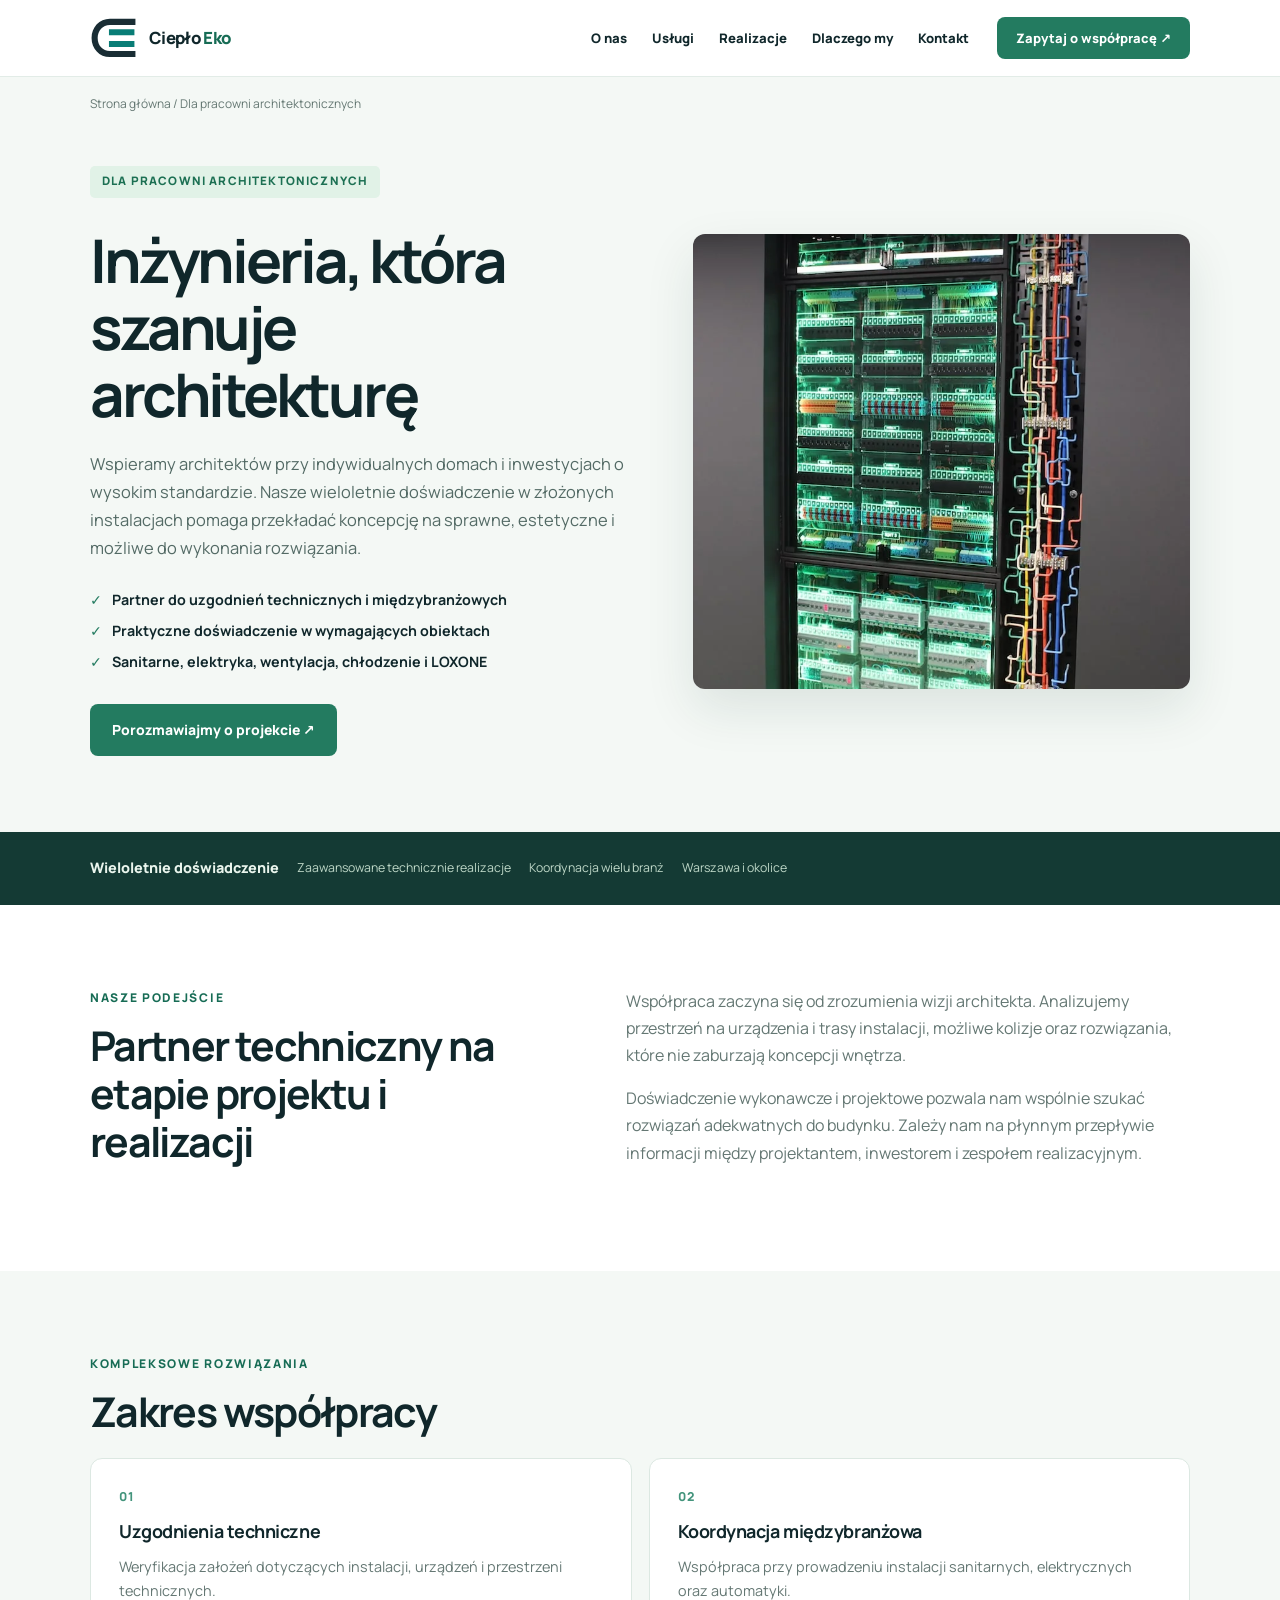
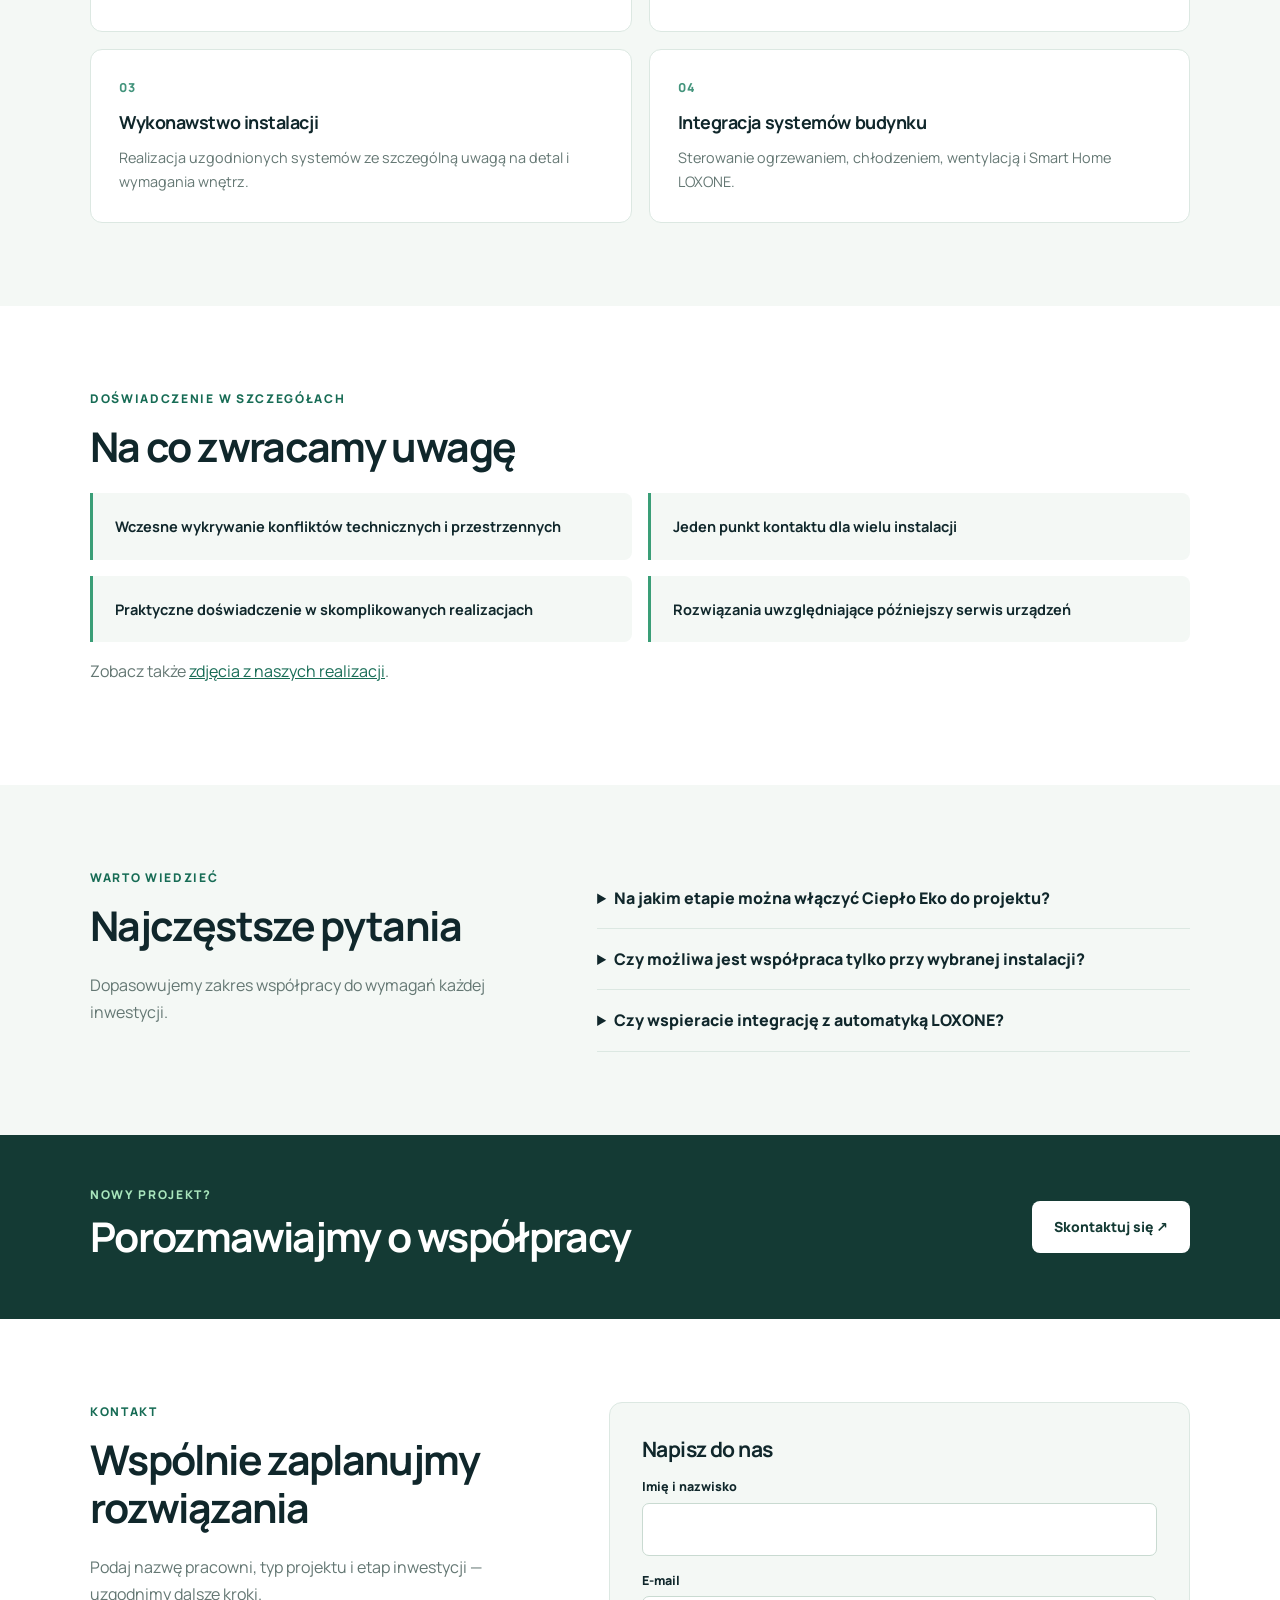
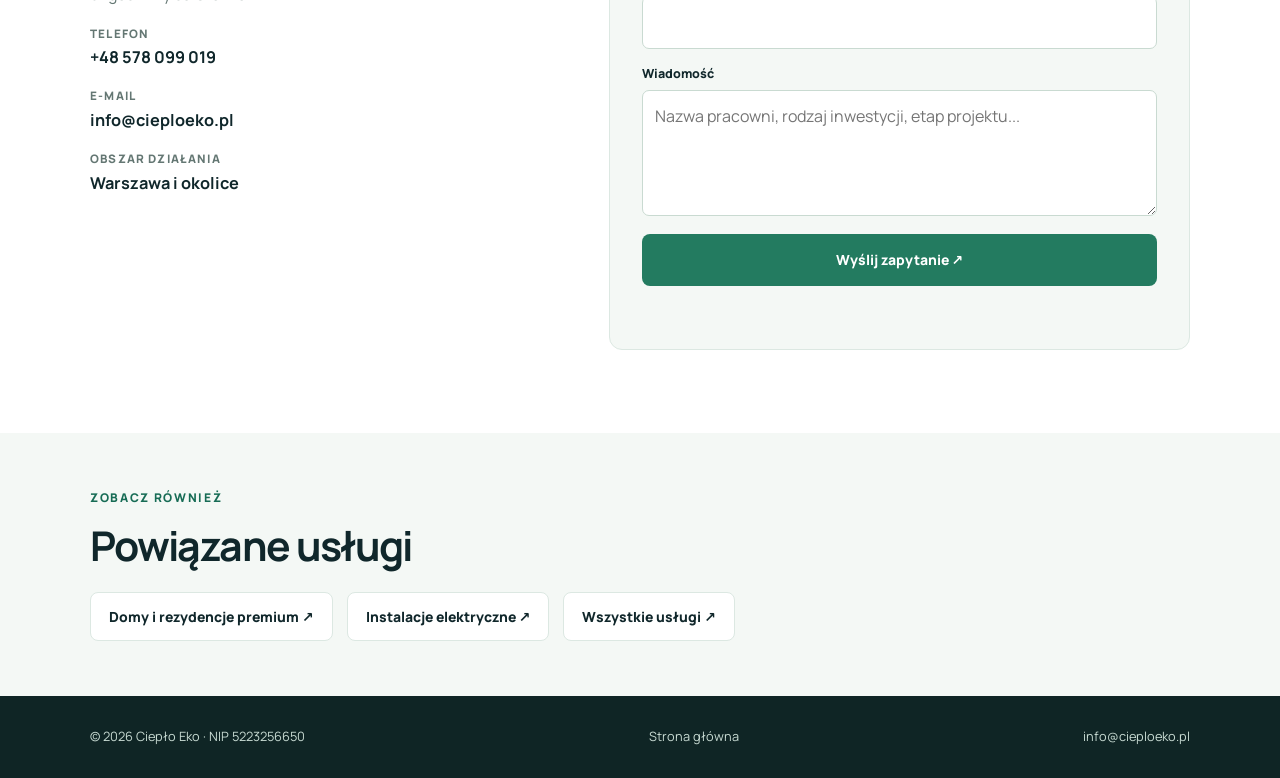
==== dla-architektow/index.html @ be74d7d4 "Add premium marketing landing page: dla-architektow" ====
<!DOCTYPE html>
<html lang="pl"><head>
<meta charset="UTF-8"><meta name="viewport" content="width=device-width, initial-scale=1"><meta name="theme-color" content="#143a34">
<title>Współpraca z architektami | Instalacje techniczne – Ciepło Eko Warszawa</title><meta name="description" content="Partner techniczny dla pracowni architektonicznych: instalacje sanitarne, elektryczne i automatyka w domach premium. Wieloletnie doświadczenie. Warszawa."><link rel="canonical" href="https://cieploeko.pl/dla-architektow/">
<meta property="og:type" content="website"><meta property="og:locale" content="pl_PL"><meta property="og:title" content="Współpraca z architektami | Instalacje techniczne – Ciepło Eko Warszawa"><meta property="og:description" content="Partner techniczny dla pracowni architektonicznych: instalacje sanitarne, elektryczne i automatyka w domach premium. Wieloletnie doświadczenie. Warszawa."><meta property="og:url" content="https://cieploeko.pl/dla-architektow/"><meta property="og:image" content="https://cieploeko.pl/assets/projects/automatyka-szafa-04.webp">
<link rel="icon" type="image/svg+xml" href="../assets/logo-new.svg"><link rel="apple-touch-icon" sizes="180x180" href="../assets/favicon-new-180.png">
<link rel="preconnect" href="https://fonts.googleapis.com"><link rel="preconnect" href="https://fonts.gstatic.com" crossorigin>
<link href="https://fonts.googleapis.com/css2?family=Manrope:wght@400;500;600;700;800&display=swap" rel="stylesheet">
<link rel="stylesheet" href="../assets/service-pages.css">
<style>.special-band{background:#143a34;color:#eaf5ed;padding:24px 0}.special-band .wrap{display:flex;align-items:center;gap:18px;flex-wrap:wrap}.special-band span{font-size:.9rem;font-weight:800}.special-band small{color:#bed7c7;font-size:.77rem}.hero .hero-photo{object-position:center}.audience{display:inline-block;background:#e1f2e7;color:#1c7053;padding:6px 12px;border-radius:5px;font-size:.73rem;font-weight:800;text-transform:uppercase;letter-spacing:.1em;margin-bottom:15px}.related a{transition:border-color .2s}</style>
<script type="application/ld+json">{"@context":"https://schema.org","@type":"WebPage","name":"Współpraca z architektami | Instalacje techniczne – Ciepło Eko Warszawa","url":"https://cieploeko.pl/dla-architektow/","about":{"@type":"Service","name":"Dla pracowni architektonicznych","provider":{"@type":"Organization","name":"Ciepło Eko","url":"https://cieploeko.pl/"}}}</script>
</head><body>
<header class="header"><div class="wrap"><a class="logo" href="../"><img src="../assets/logo-new.svg" alt="Ciepło Eko" width="47" height="47"><span>Ciepło <em>Eko</em></span></a>
<nav class="nav" aria-label="Menu główne"><a href="../#o-nas">O nas</a><a href="../#uslugi">Usługi</a><a href="../#realizacje">Realizacje</a><a href="../#why">Dlaczego my</a><a href="#kontakt">Kontakt</a></nav><a class="nav-cta" href="#kontakt">Zapytaj o współpracę ↗</a>
<button class="menu-toggle" type="button" aria-label="Otwórz menu" aria-expanded="false">☰</button></div></header>
<main><section class="hero"><div class="wrap"><nav class="crumb" aria-label="Ścieżka nawigacji"><a href="../">Strona główna</a> / Dla pracowni architektonicznych</nav>
<div class="hero-grid"><div><span class="audience">Dla pracowni architektonicznych</span><h1>Inżynieria, która szanuje architekturę</h1><p class="lead">Wspieramy architektów przy indywidualnych domach i inwestycjach o wysokim standardzie. Nasze wieloletnie doświadczenie w złożonych instalacjach pomaga przekładać koncepcję na sprawne, estetyczne i możliwe do wykonania rozwiązania.</p><ul class="check-list"><li>Partner do uzgodnień technicznych i międzybranżowych</li><li>Praktyczne doświadczenie w wymagających obiektach</li><li>Sanitarne, elektryka, wentylacja, chłodzenie i LOXONE</li></ul><a class="button" href="#kontakt">Porozmawiajmy o projekcie ↗</a></div>
<img class="hero-photo" src="../assets/projects/automatyka-szafa-04.webp" alt="Zaawansowana instalacja automatyki budynkowej" fetchpriority="high"></div></div></section>
<div class="special-band"><div class="wrap"><span>Wieloletnie doświadczenie</span><small>Zaawansowane technicznie realizacje</small><small>Koordynacja wielu branż</small><small>Warszawa i okolice</small></div></div>
<section class="section"><div class="wrap intro-grid"><div><span class="eyebrow">Nasze podejście</span><h2>Partner techniczny na etapie projektu i realizacji</h2></div><div><p>Współpraca zaczyna się od zrozumienia wizji architekta. Analizujemy przestrzeń na urządzenia i trasy instalacji, możliwe kolizje oraz rozwiązania, które nie zaburzają koncepcji wnętrza.</p><p>Doświadczenie wykonawcze i projektowe pozwala nam wspólnie szukać rozwiązań adekwatnych do budynku. Zależy nam na płynnym przepływie informacji między projektantem, inwestorem i zespołem realizacyjnym.</p></div></div></section>
<section class="section section-soft"><div class="wrap"><span class="eyebrow">Kompleksowe rozwiązania</span><h2>Zakres współpracy</h2><div class="feature-grid"><article class="feature"><span class="num">01</span><h3>Uzgodnienia techniczne</h3><p>Weryfikacja założeń dotyczących instalacji, urządzeń i przestrzeni technicznych.</p></article><article class="feature"><span class="num">02</span><h3>Koordynacja międzybranżowa</h3><p>Współpraca przy prowadzeniu instalacji sanitarnych, elektrycznych oraz automatyki.</p></article><article class="feature"><span class="num">03</span><h3>Wykonawstwo instalacji</h3><p>Realizacja uzgodnionych systemów ze szczególną uwagą na detal i wymagania wnętrz.</p></article><article class="feature"><span class="num">04</span><h3>Integracja systemów budynku</h3><p>Sterowanie ogrzewaniem, chłodzeniem, wentylacją i Smart Home LOXONE.</p></article></div></div></section>
<section class="section"><div class="wrap"><span class="eyebrow">Doświadczenie w szczegółach</span><h2>Na co zwracamy uwagę</h2><ul class="benefit-grid"><li>Wczesne wykrywanie konfliktów technicznych i przestrzennych</li><li>Jeden punkt kontaktu dla wielu instalacji</li><li>Praktyczne doświadczenie w skomplikowanych realizacjach</li><li>Rozwiązania uwzględniające późniejszy serwis urządzeń</li></ul><p class="text-muted">Zobacz także <a href="../#realizacje" style="color:#176c55;text-decoration:underline">zdjęcia z naszych realizacji</a>.</p></div></section>
<section class="section section-soft"><div class="wrap faq"><div><span class="eyebrow">Warto wiedzieć</span><h2>Najczęstsze pytania</h2><p class="text-muted">Dopasowujemy zakres współpracy do wymagań każdej inwestycji.</p></div><div><details><summary>Na jakim etapie można włączyć Ciepło Eko do projektu?</summary><p>Najlepiej na etapie koncepcji technicznej lub koordynacji branż, ale możemy także przeanalizować inwestycję przed rozpoczęciem prac wykonawczych.</p></details><details><summary>Czy możliwa jest współpraca tylko przy wybranej instalacji?</summary><p>Tak. Zakres uzgadniamy z pracownią i inwestorem; może obejmować pojedyncze instalacje albo szerszą koordynację.</p></details><details><summary>Czy wspieracie integrację z automatyką LOXONE?</summary><p>Tak, działamy jako autoryzowany instalator LOXONE. Integrację dobieramy do możliwości urządzeń i założeń projektu.</p></details></div></div></section>
<section class="cta-band"><div class="wrap"><div><span class="eyebrow">Nowy projekt?</span><h2>Porozmawiajmy o współpracy</h2></div><a class="button button-light" href="#kontakt">Skontaktuj się ↗</a></div></section>
<section class="section" id="kontakt"><div class="wrap contact"><div><span class="eyebrow">Kontakt</span><h2>Wspólnie zaplanujmy rozwiązania</h2><p class="text-muted">Podaj nazwę pracowni, typ projektu i etap inwestycji — uzgodnimy dalsze kroki.</p><div class="contact-list">
<div><small>Telefon</small><a href="tel:+48578099019"><strong>+48 578 099 019</strong></a></div><div><small>E-mail</small><a href="mailto:info@cieploeko.pl"><strong>info@cieploeko.pl</strong></a></div><div><small>Obszar działania</small><strong>Warszawa i okolice</strong></div>
</div></div><form id="service-contact" class="form" action="https://formspree.io/f/mandaqza" method="POST"><h3>Napisz do nas</h3>
<input type="hidden" name="service" value="Dla pracowni architektonicznych">
<label for="name">Imię i nazwisko</label><input id="name" name="name" required autocomplete="name" maxlength="120">
<label for="email">E-mail</label><input id="email" name="email" type="email" required autocomplete="email" maxlength="160">
<label for="message">Wiadomość</label><textarea id="message" name="message" required maxlength="5000" placeholder="Nazwa pracowni, rodzaj inwestycji, etap projektu..."></textarea>
<input type="text" name="_gotcha" autocomplete="off" tabindex="-1" aria-hidden="true" style="position:absolute;left:-9999px;width:1px;height:1px">
<button class="button" type="submit">Wyślij zapytanie ↗</button><p class="form-status" role="status" aria-live="polite"></p></form></div></section>
<section class="related"><div class="wrap"><span class="eyebrow">Zobacz również</span><h2>Powiązane usługi</h2><div class="related-links"><a href="../domy-rezydencje-premium/">Domy i rezydencje premium ↗</a><a href="../instalacje-elektryczne/">Instalacje elektryczne ↗</a><a href="../#uslugi">Wszystkie usługi ↗</a></div></div></section>
</main><footer><div class="wrap"><span>© <span data-year>2026</span> Ciepło Eko · NIP 5223256650</span><a href="../">Strona główna</a><a href="mailto:info@cieploeko.pl">info@cieploeko.pl</a></div></footer><script src="../assets/service-pages.js" defer></script>
</body></html>
---- assets/service-pages.css ----
:root{--ink:#10272b;--green:#176c55;--dark:#143a34;--soft:#f4f8f5;--stroke:#dce8e2;--muted:#647773}*,*::before,*::after{box-sizing:border-box}html{scroll-behavior:smooth;scroll-padding-top:90px}body{margin:0;font-family:Manrope,system-ui,-apple-system,BlinkMacSystemFont,"Segoe UI",sans-serif;color:var(--ink);line-height:1.7;-webkit-font-smoothing:antialiased}a{color:inherit;text-decoration:none}button,input,textarea{font:inherit}img{display:block;max-width:100%}:focus-visible{outline:3px solid #2a8e69;outline-offset:3px}.wrap{width:min(1100px,calc(100% - 40px));margin:auto}.header{position:sticky;top:0;z-index:30;background:#ffffffef;border-bottom:1px solid #e2ece7;backdrop-filter:blur(12px)}.header .wrap{display:flex;justify-content:space-between;align-items:center;gap:28px;min-height:76px}.logo{display:inline-flex;align-items:center;gap:12px;font-weight:800;font-size:1.05rem;letter-spacing:-.04em;white-space:nowrap}.logo img{width:47px;height:47px;object-fit:contain}.logo em{color:var(--green);font-style:normal}.nav{display:flex;align-items:center;gap:25px;margin-left:auto}.nav a{font-size:.82rem;font-weight:800}.nav a:hover{color:var(--green)}.nav-cta{display:inline-flex;align-items:center;justify-content:center;color:white;background:#237b60;padding:10px 19px;border-radius:8px;font-weight:800;font-size:.81rem;white-space:nowrap}.nav-cta:hover,.button:hover{background:#125a45}.menu-toggle{display:none;border:1px solid var(--stroke);border-radius:8px;background:white;padding:7px 13px;cursor:pointer;font-size:1.3rem}.crumb{padding:17px 0;font-size:.75rem;color:#657873}.crumb a:hover{text-decoration:underline}.hero{background:var(--soft);overflow:hidden}.hero-grid{display:grid;grid-template-columns:1.04fr .96fr;align-items:center;gap:65px;padding:35px 0 76px}.tag{font-size:.78rem;letter-spacing:.1em;color:var(--green);font-weight:800;text-transform:uppercase}.hero h1{font-size:clamp(2.25rem,4.7vw,4.3rem);line-height:1.11;letter-spacing:-.052em;margin:14px 0 22px}.lead{font-size:1.03rem;color:#536a65;margin:0 0 26px;max-width:560px}.check-list{list-style:none;padding:0;margin:0 0 30px;display:grid;gap:7px}.check-list li{font-weight:700;font-size:.89rem}.check-list li::before{content:"✓";color:#237b60;margin-right:10px}.button{display:inline-flex;align-items:center;justify-content:center;gap:10px;padding:13px 22px;border-radius:8px;background:#237b60;color:white;font-weight:800;font-size:.87rem;min-height:52px;transition:background .15s;cursor:pointer;border:0}.button-light{background:white;color:var(--dark)}.button-light:hover{background:#e3f2e9}.hero-photo{height:455px;object-fit:cover;width:100%;border-radius:12px;box-shadow:0 20px 50px #163a311b}.section{padding:83px 0}.eyebrow{display:block;text-transform:uppercase;letter-spacing:.14em;color:var(--green);font-size:.75rem;font-weight:800}h2{font-size:clamp(1.85rem,3.2vw,2.7rem);line-height:1.17;letter-spacing:-.04em;margin:14px 0 22px}h3{font-size:1.12rem;line-height:1.3;letter-spacing:-.025em;margin:0 0 12px}p{margin-top:0}.text-muted{color:var(--muted)}.intro-grid{display:grid;grid-template-columns:.9fr 1.1fr;gap:75px}.intro-grid p{color:var(--muted)}.section-soft{background:var(--soft)}.feature-grid{display:grid;grid-template-columns:repeat(2,1fr);gap:17px}.feature{padding:28px;background:white;border:1px solid var(--stroke);border-radius:12px}.feature .num{font-weight:800;color:#43947c;display:block;font-size:.77rem;letter-spacing:.09em;margin-bottom:12px}.feature p{font-size:.9rem;line-height:1.65;color:var(--muted);margin:0}.benefit-grid{display:grid;grid-template-columns:repeat(2,1fr);gap:16px;list-style:none;padding:0}.benefit-grid li{padding:21px 22px;border-left:3px solid #3a9e77;background:var(--soft);border-radius:0 8px 8px 0;font-weight:700;font-size:.91rem}.faq{display:grid;grid-template-columns:.86fr 1.14fr;gap:60px}.faq details{border-bottom:1px solid var(--stroke);padding:19px 0}.faq summary{cursor:pointer;font-weight:800;line-height:1.4}.faq details p{color:var(--muted);font-size:.91rem;margin:13px 0 0}.cta-band{background:var(--dark);color:white;padding:50px 0}.cta-band .wrap{display:flex;align-items:center;justify-content:space-between;gap:30px}.cta-band h2{max-width:650px;margin:8px 0;font-size:clamp(1.8rem,3.2vw,2.6rem)}.cta-band .eyebrow{color:#a8e5bc}.contact{display:grid;grid-template-columns:.88fr 1.12fr;gap:62px}.contact-list{display:grid;gap:15px}.contact-list small{display:block;font-size:.73rem;text-transform:uppercase;font-weight:800;letter-spacing:.1em;color:var(--muted)}.contact-list strong{font-size:1.02rem}.contact-list a:hover{color:var(--green)}.form{background:var(--soft);border:1px solid var(--stroke);padding:32px;border-radius:13px}.form h3{font-size:1.32rem}.form label{display:block;font-size:.78rem;font-weight:800;margin:14px 0 5px}.form input,.form textarea{display:block;width:100%;padding:12px;border-radius:7px;background:white;border:1px solid #c9dad1;outline:none}.form input:focus,.form textarea:focus{border-color:var(--green)}.form textarea{min-height:126px;resize:vertical}.form .button{width:100%;margin-top:18px}.form-status{margin:8px 0 0;font-size:.85rem;min-height:23px;color:var(--green)}.form-status.error{color:#a42e36}.related{background:var(--soft);padding:55px 0}.related-links{display:flex;gap:14px;flex-wrap:wrap}.related-links a{font-weight:800;padding:12px 18px;background:#fff;border:1px solid var(--stroke);border-radius:8px;font-size:.87rem}.related-links a:hover{border-color:var(--green)}footer{background:#0f2525;color:#c8dbd3;padding:30px 0;font-size:.8rem}footer .wrap{display:flex;justify-content:space-between;align-items:center;flex-wrap:wrap;gap:15px}footer a:hover{color:white}@media(max-width:900px){.nav{gap:12px}.hero-grid{gap:30px}.intro-grid,.faq,.contact{gap:32px}}@media(max-width:750px){.header .wrap{min-height:68px}.nav{display:none;position:absolute;top:68px;left:0;right:0;background:white;padding:13px 24px 20px;border-bottom:1px solid var(--stroke);flex-direction:column;align-items:stretch;gap:0;box-shadow:0 15px 25px #132b2523}.nav.open{display:flex}.nav a{padding:11px 0}.menu-toggle{display:block;margin-left:auto}.nav-cta{display:none}.hero-grid,.intro-grid,.faq,.contact{grid-template-columns:1fr}.hero-grid{padding:14px 0 56px}.hero-photo{height:315px;order:2}.section{padding:65px 0}.cta-band .wrap{flex-direction:column;align-items:flex-start}.feature-grid{grid-template-columns:1fr}}@media(max-width:500px){.wrap{width:calc(100% - 34px)}.hero h1{font-size:2.35rem}.feature{padding:21px}.benefit-grid{grid-template-columns:1fr}.form{padding:23px 18px}.logo img{width:42px;height:42px}.hero-photo{height:255px}}@media(prefers-reduced-motion:reduce){html{scroll-behavior:auto}}
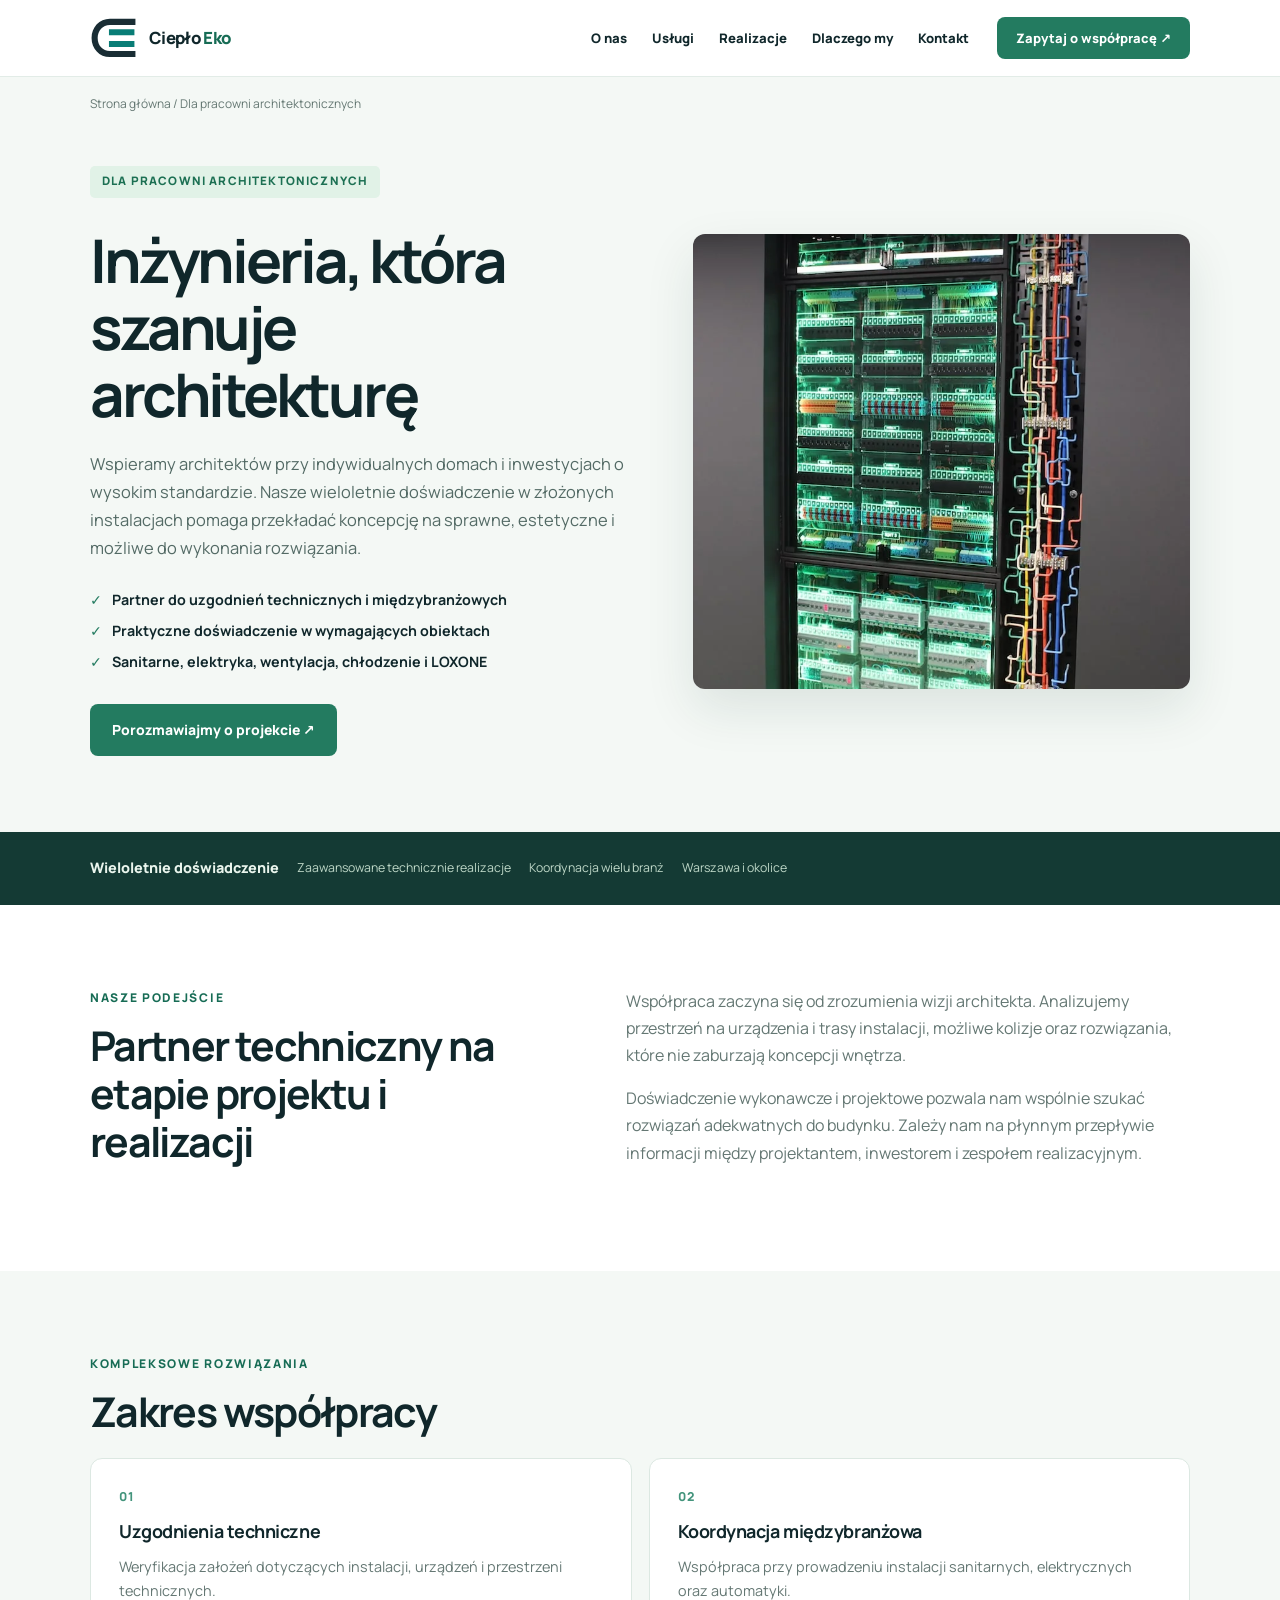
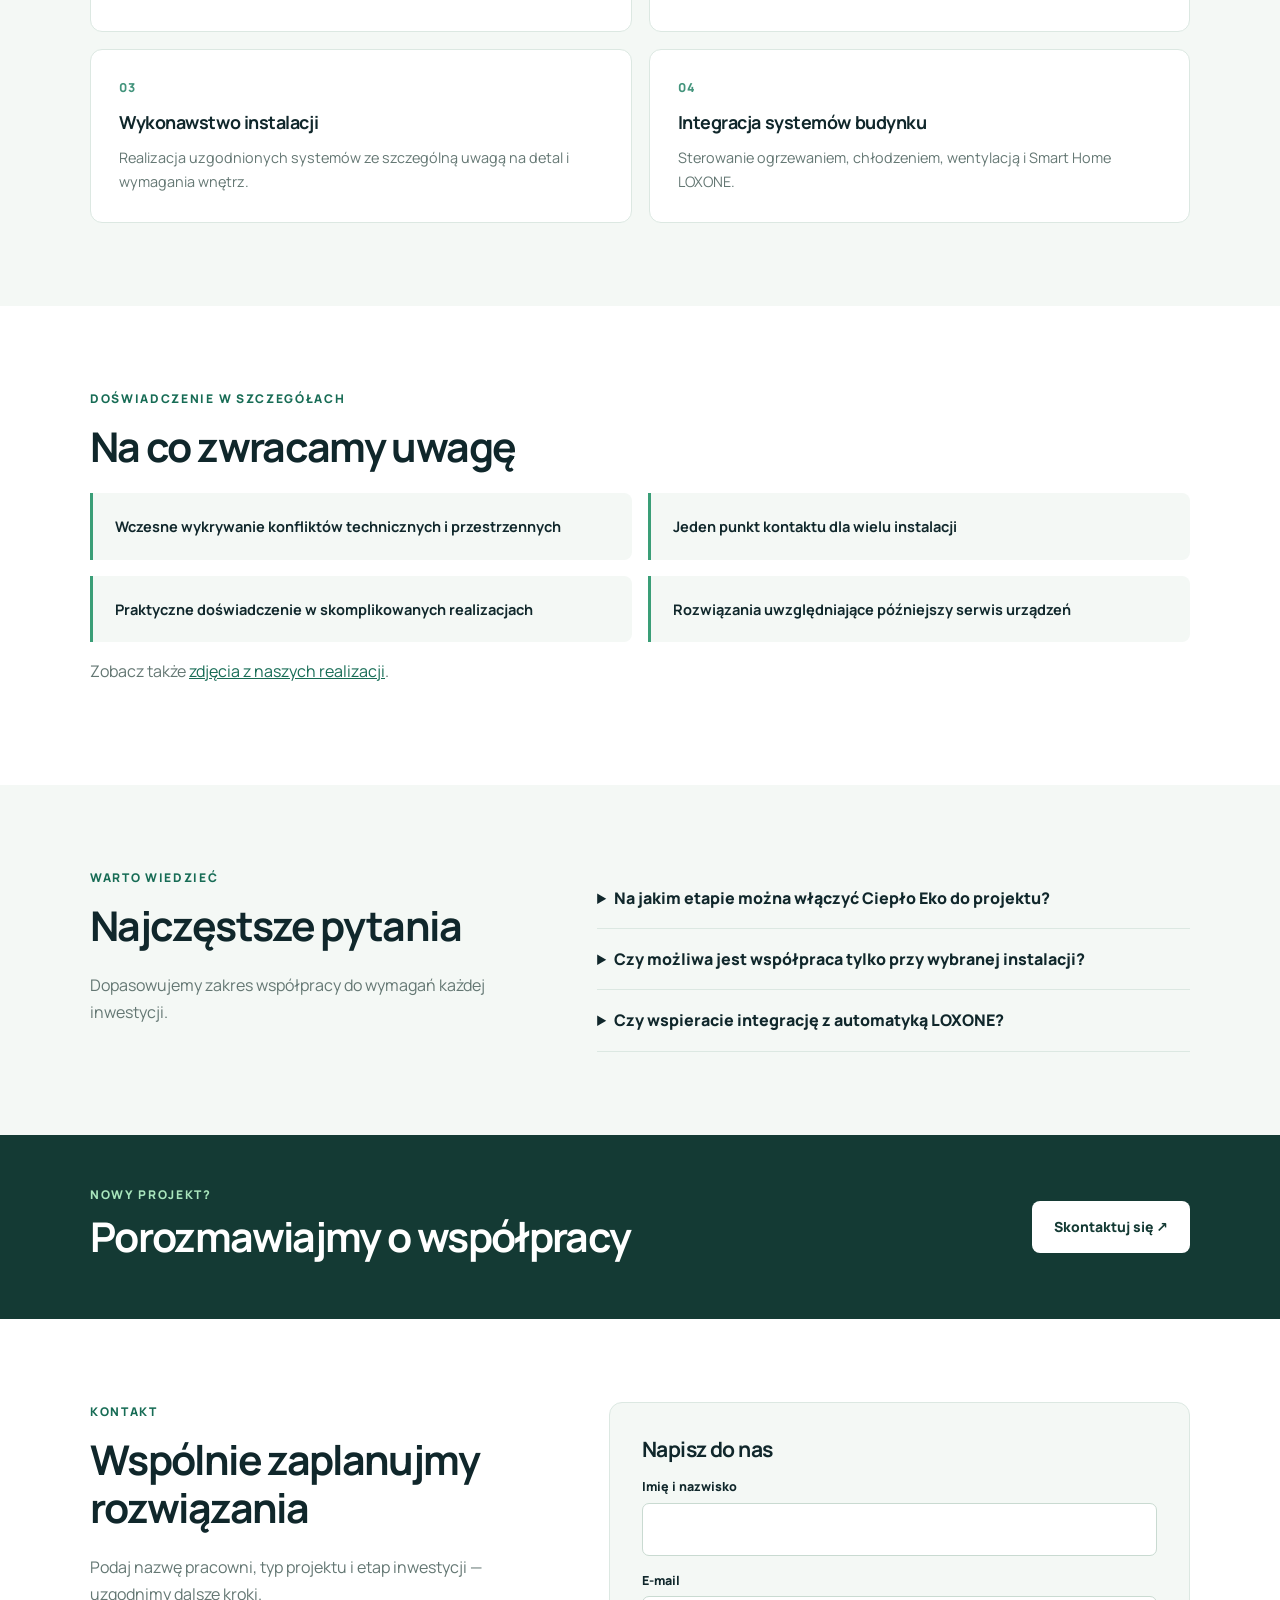
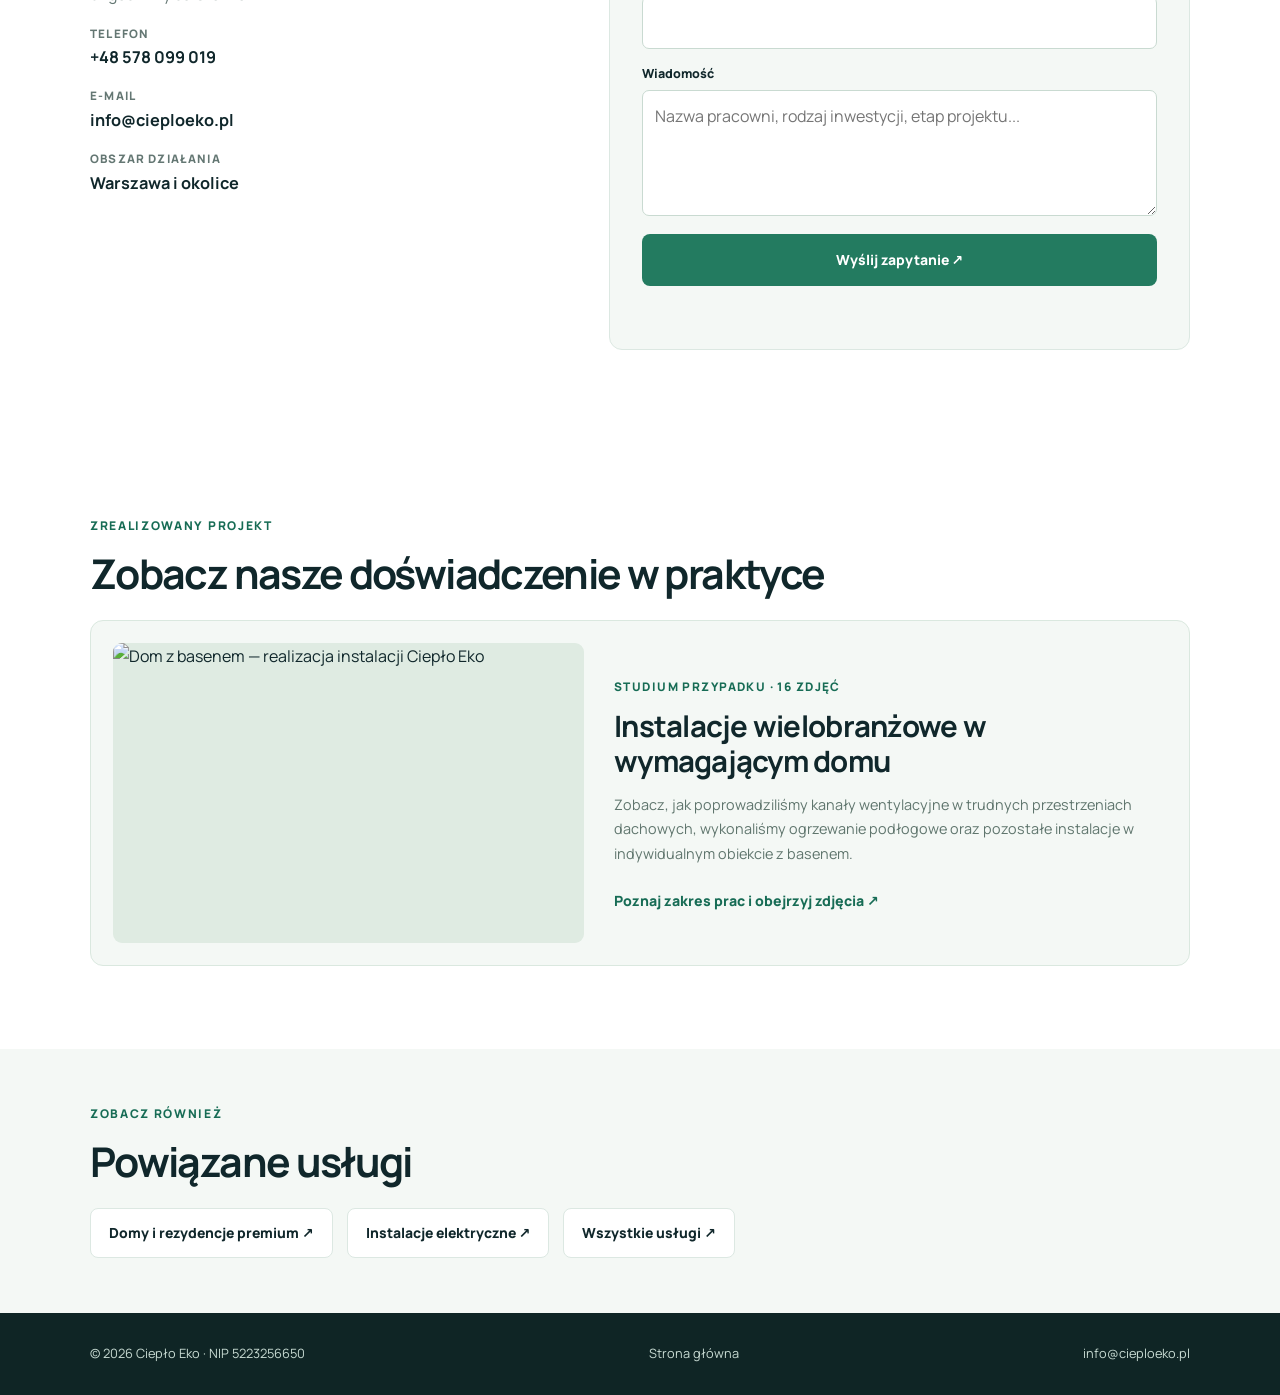
==== commit 61a8b031: "Add verified complex building portfolio proof to premium offer" ====
--- a/dla-architektow/index.html
+++ b/dla-architektow/index.html
@@ -31,6 +31,9 @@
 <label for="message">Wiadomość</label><textarea id="message" name="message" required maxlength="5000" placeholder="Nazwa pracowni, rodzaj inwestycji, etap projektu..."></textarea>
 <input type="text" name="_gotcha" autocomplete="off" tabindex="-1" aria-hidden="true" style="position:absolute;left:-9999px;width:1px;height:1px">
 <button class="button" type="submit">Wyślij zapytanie ↗</button><p class="form-status" role="status" aria-live="polite"></p></form></div></section>
+<section class="section" id="przyklad-realizacji"><div class="wrap"><span class="eyebrow">Zrealizowany projekt</span><h2>Zobacz nasze doświadczenie w praktyce</h2>
+<div class="case-proof"><img src="../assets/portfolio/rezydencja-kompleksowe-instalacje/rezydencja-zewnatrz-01.webp" alt="Dom z basenem — realizacja instalacji Ciepło Eko" loading="lazy">
+<div class="details"><span class="kicker">Studium przypadku · 16 zdjęć</span><h3>Instalacje wielobranżowe w wymagającym domu</h3><p>Zobacz, jak poprowadziliśmy kanały wentylacyjne w trudnych przestrzeniach dachowych, wykonaliśmy ogrzewanie podłogowe oraz pozostałe instalacje w indywidualnym obiekcie z basenem.</p><a href="../realizacje/rezydencja-instalacje-kompleksowe/">Poznaj zakres prac i obejrzyj zdjęcia ↗</a></div></div></div></section>
 <section class="related"><div class="wrap"><span class="eyebrow">Zobacz również</span><h2>Powiązane usługi</h2><div class="related-links"><a href="../domy-rezydencje-premium/">Domy i rezydencje premium ↗</a><a href="../instalacje-elektryczne/">Instalacje elektryczne ↗</a><a href="../#uslugi">Wszystkie usługi ↗</a></div></div></section>
 </main><footer><div class="wrap"><span>© <span data-year>2026</span> Ciepło Eko · NIP 5223256650</span><a href="../">Strona główna</a><a href="mailto:info@cieploeko.pl">info@cieploeko.pl</a></div></footer><script src="../assets/service-pages.js" defer></script>
 </body></html>
--- a/assets/service-pages.css
+++ b/assets/service-pages.css
@@ -1 +1,10 @@
-:root{--ink:#10272b;--green:#176c55;--dark:#143a34;--soft:#f4f8f5;--stroke:#dce8e2;--muted:#647773}*,*::before,*::after{box-sizing:border-box}html{scroll-behavior:smooth;scroll-padding-top:90px}body{margin:0;font-family:Manrope,system-ui,-apple-system,BlinkMacSystemFont,"Segoe UI",sans-serif;color:var(--ink);line-height:1.7;-webkit-font-smoothing:antialiased}a{color:inherit;text-decoration:none}button,input,textarea{font:inherit}img{display:block;max-width:100%}:focus-visible{outline:3px solid #2a8e69;outline-offset:3px}.wrap{width:min(1100px,calc(100% - 40px));margin:auto}.header{position:sticky;top:0;z-index:30;background:#ffffffef;border-bottom:1px solid #e2ece7;backdrop-filter:blur(12px)}.header .wrap{display:flex;justify-content:space-between;align-items:center;gap:28px;min-height:76px}.logo{display:inline-flex;align-items:center;gap:12px;font-weight:800;font-size:1.05rem;letter-spacing:-.04em;white-space:nowrap}.logo img{width:47px;height:47px;object-fit:contain}.logo em{color:var(--green);font-style:normal}.nav{display:flex;align-items:center;gap:25px;margin-left:auto}.nav a{font-size:.82rem;font-weight:800}.nav a:hover{color:var(--green)}.nav-cta{display:inline-flex;align-items:center;justify-content:center;color:white;background:#237b60;padding:10px 19px;border-radius:8px;font-weight:800;font-size:.81rem;white-space:nowrap}.nav-cta:hover,.button:hover{background:#125a45}.menu-toggle{display:none;border:1px solid var(--stroke);border-radius:8px;background:white;padding:7px 13px;cursor:pointer;font-size:1.3rem}.crumb{padding:17px 0;font-size:.75rem;color:#657873}.crumb a:hover{text-decoration:underline}.hero{background:var(--soft);overflow:hidden}.hero-grid{display:grid;grid-template-columns:1.04fr .96fr;align-items:center;gap:65px;padding:35px 0 76px}.tag{font-size:.78rem;letter-spacing:.1em;color:var(--green);font-weight:800;text-transform:uppercase}.hero h1{font-size:clamp(2.25rem,4.7vw,4.3rem);line-height:1.11;letter-spacing:-.052em;margin:14px 0 22px}.lead{font-size:1.03rem;color:#536a65;margin:0 0 26px;max-width:560px}.check-list{list-style:none;padding:0;margin:0 0 30px;display:grid;gap:7px}.check-list li{font-weight:700;font-size:.89rem}.check-list li::before{content:"✓";color:#237b60;margin-right:10px}.button{display:inline-flex;align-items:center;justify-content:center;gap:10px;padding:13px 22px;border-radius:8px;background:#237b60;color:white;font-weight:800;font-size:.87rem;min-height:52px;transition:background .15s;cursor:pointer;border:0}.button-light{background:white;color:var(--dark)}.button-light:hover{background:#e3f2e9}.hero-photo{height:455px;object-fit:cover;width:100%;border-radius:12px;box-shadow:0 20px 50px #163a311b}.section{padding:83px 0}.eyebrow{display:block;text-transform:uppercase;letter-spacing:.14em;color:var(--green);font-size:.75rem;font-weight:800}h2{font-size:clamp(1.85rem,3.2vw,2.7rem);line-height:1.17;letter-spacing:-.04em;margin:14px 0 22px}h3{font-size:1.12rem;line-height:1.3;letter-spacing:-.025em;margin:0 0 12px}p{margin-top:0}.text-muted{color:var(--muted)}.intro-grid{display:grid;grid-template-columns:.9fr 1.1fr;gap:75px}.intro-grid p{color:var(--muted)}.section-soft{background:var(--soft)}.feature-grid{display:grid;grid-template-columns:repeat(2,1fr);gap:17px}.feature{padding:28px;background:white;border:1px solid var(--stroke);border-radius:12px}.feature .num{font-weight:800;color:#43947c;display:block;font-size:.77rem;letter-spacing:.09em;margin-bottom:12px}.feature p{font-size:.9rem;line-height:1.65;color:var(--muted);margin:0}.benefit-grid{display:grid;grid-template-columns:repeat(2,1fr);gap:16px;list-style:none;padding:0}.benefit-grid li{padding:21px 22px;border-left:3px solid #3a9e77;background:var(--soft);border-radius:0 8px 8px 0;font-weight:700;font-size:.91rem}.faq{display:grid;grid-template-columns:.86fr 1.14fr;gap:60px}.faq details{border-bottom:1px solid var(--stroke);padding:19px 0}.faq summary{cursor:pointer;font-weight:800;line-height:1.4}.faq details p{color:var(--muted);font-size:.91rem;margin:13px 0 0}.cta-band{background:var(--dark);color:white;padding:50px 0}.cta-band .wrap{display:flex;align-items:center;justify-content:space-between;gap:30px}.cta-band h2{max-width:650px;margin:8px 0;font-size:clamp(1.8rem,3.2vw,2.6rem)}.cta-band .eyebrow{color:#a8e5bc}.contact{display:grid;grid-template-columns:.88fr 1.12fr;gap:62px}.contact-list{display:grid;gap:15px}.contact-list small{display:block;font-size:.73rem;text-transform:uppercase;font-weight:800;letter-spacing:.1em;color:var(--muted)}.contact-list strong{font-size:1.02rem}.contact-list a:hover{color:var(--green)}.form{background:var(--soft);border:1px solid var(--stroke);padding:32px;border-radius:13px}.form h3{font-size:1.32rem}.form label{display:block;font-size:.78rem;font-weight:800;margin:14px 0 5px}.form input,.form textarea{display:block;width:100%;padding:12px;border-radius:7px;background:white;border:1px solid #c9dad1;outline:none}.form input:focus,.form textarea:focus{border-color:var(--green)}.form textarea{min-height:126px;resize:vertical}.form .button{width:100%;margin-top:18px}.form-status{margin:8px 0 0;font-size:.85rem;min-height:23px;color:var(--green)}.form-status.error{color:#a42e36}.related{background:var(--soft);padding:55px 0}.related-links{display:flex;gap:14px;flex-wrap:wrap}.related-links a{font-weight:800;padding:12px 18px;background:#fff;border:1px solid var(--stroke);border-radius:8px;font-size:.87rem}.related-links a:hover{border-color:var(--green)}footer{background:#0f2525;color:#c8dbd3;padding:30px 0;font-size:.8rem}footer .wrap{display:flex;justify-content:space-between;align-items:center;flex-wrap:wrap;gap:15px}footer a:hover{color:white}@media(max-width:900px){.nav{gap:12px}.hero-grid{gap:30px}.intro-grid,.faq,.contact{gap:32px}}@media(max-width:750px){.header .wrap{min-height:68px}.nav{display:none;position:absolute;top:68px;left:0;right:0;background:white;padding:13px 24px 20px;border-bottom:1px solid var(--stroke);flex-direction:column;align-items:stretch;gap:0;box-shadow:0 15px 25px #132b2523}.nav.open{display:flex}.nav a{padding:11px 0}.menu-toggle{display:block;margin-left:auto}.nav-cta{display:none}.hero-grid,.intro-grid,.faq,.contact{grid-template-columns:1fr}.hero-grid{padding:14px 0 56px}.hero-photo{height:315px;order:2}.section{padding:65px 0}.cta-band .wrap{flex-direction:column;align-items:flex-start}.feature-grid{grid-template-columns:1fr}}@media(max-width:500px){.wrap{width:calc(100% - 34px)}.hero h1{font-size:2.35rem}.feature{padding:21px}.benefit-grid{grid-template-columns:1fr}.form{padding:23px 18px}.logo img{width:42px;height:42px}.hero-photo{height:255px}}@media(prefers-reduced-motion:reduce){html{scroll-behavior:auto}}+:root{--ink:#10272b;--green:#176c55;--dark:#143a34;--soft:#f4f8f5;--stroke:#dce8e2;--muted:#647773}*,*::before,*::after{box-sizing:border-box}html{scroll-behavior:smooth;scroll-padding-top:90px}body{margin:0;font-family:Manrope,system-ui,-apple-system,BlinkMacSystemFont,"Segoe UI",sans-serif;color:var(--ink);line-height:1.7;-webkit-font-smoothing:antialiased}a{color:inherit;text-decoration:none}button,input,textarea{font:inherit}img{display:block;max-width:100%}:focus-visible{outline:3px solid #2a8e69;outline-offset:3px}.wrap{width:min(1100px,calc(100% - 40px));margin:auto}.header{position:sticky;top:0;z-index:30;background:#ffffffef;border-bottom:1px solid #e2ece7;backdrop-filter:blur(12px)}.header .wrap{display:flex;justify-content:space-between;align-items:center;gap:28px;min-height:76px}.logo{display:inline-flex;align-items:center;gap:12px;font-weight:800;font-size:1.05rem;letter-spacing:-.04em;white-space:nowrap}.logo img{width:47px;height:47px;object-fit:contain}.logo em{color:var(--green);font-style:normal}.nav{display:flex;align-items:center;gap:25px;margin-left:auto}.nav a{font-size:.82rem;font-weight:800}.nav a:hover{color:var(--green)}.nav-cta{display:inline-flex;align-items:center;justify-content:center;color:white;background:#237b60;padding:10px 19px;border-radius:8px;font-weight:800;font-size:.81rem;white-space:nowrap}.nav-cta:hover,.button:hover{background:#125a45}.menu-toggle{display:none;border:1px solid var(--stroke);border-radius:8px;background:white;padding:7px 13px;cursor:pointer;font-size:1.3rem}.crumb{padding:17px 0;font-size:.75rem;color:#657873}.crumb a:hover{text-decoration:underline}.hero{background:var(--soft);overflow:hidden}.hero-grid{display:grid;grid-template-columns:1.04fr .96fr;align-items:center;gap:65px;padding:35px 0 76px}.tag{font-size:.78rem;letter-spacing:.1em;color:var(--green);font-weight:800;text-transform:uppercase}.hero h1{font-size:clamp(2.25rem,4.7vw,4.3rem);line-height:1.11;letter-spacing:-.052em;margin:14px 0 22px}.lead{font-size:1.03rem;color:#536a65;margin:0 0 26px;max-width:560px}.check-list{list-style:none;padding:0;margin:0 0 30px;display:grid;gap:7px}.check-list li{font-weight:700;font-size:.89rem}.check-list li::before{content:"✓";color:#237b60;margin-right:10px}.button{display:inline-flex;align-items:center;justify-content:center;gap:10px;padding:13px 22px;border-radius:8px;background:#237b60;color:white;font-weight:800;font-size:.87rem;min-height:52px;transition:background .15s;cursor:pointer;border:0}.button-light{background:white;color:var(--dark)}.button-light:hover{background:#e3f2e9}.hero-photo{height:455px;object-fit:cover;width:100%;border-radius:12px;box-shadow:0 20px 50px #163a311b}.section{padding:83px 0}.eyebrow{display:block;text-transform:uppercase;letter-spacing:.14em;color:var(--green);font-size:.75rem;font-weight:800}h2{font-size:clamp(1.85rem,3.2vw,2.7rem);line-height:1.17;letter-spacing:-.04em;margin:14px 0 22px}h3{font-size:1.12rem;line-height:1.3;letter-spacing:-.025em;margin:0 0 12px}p{margin-top:0}.text-muted{color:var(--muted)}.intro-grid{display:grid;grid-template-columns:.9fr 1.1fr;gap:75px}.intro-grid p{color:var(--muted)}.section-soft{background:var(--soft)}.feature-grid{display:grid;grid-template-columns:repeat(2,1fr);gap:17px}.feature{padding:28px;background:white;border:1px solid var(--stroke);border-radius:12px}.feature .num{font-weight:800;color:#43947c;display:block;font-size:.77rem;letter-spacing:.09em;margin-bottom:12px}.feature p{font-size:.9rem;line-height:1.65;color:var(--muted);margin:0}.benefit-grid{display:grid;grid-template-columns:repeat(2,1fr);gap:16px;list-style:none;padding:0}.benefit-grid li{padding:21px 22px;border-left:3px solid #3a9e77;background:var(--soft);border-radius:0 8px 8px 0;font-weight:700;font-size:.91rem}.faq{display:grid;grid-template-columns:.86fr 1.14fr;gap:60px}.faq details{border-bottom:1px solid var(--stroke);padding:19px 0}.faq summary{cursor:pointer;font-weight:800;line-height:1.4}.faq details p{color:var(--muted);font-size:.91rem;margin:13px 0 0}.cta-band{background:var(--dark);color:white;padding:50px 0}.cta-band .wrap{display:flex;align-items:center;justify-content:space-between;gap:30px}.cta-band h2{max-width:650px;margin:8px 0;font-size:clamp(1.8rem,3.2vw,2.6rem)}.cta-band .eyebrow{color:#a8e5bc}.contact{display:grid;grid-template-columns:.88fr 1.12fr;gap:62px}.contact-list{display:grid;gap:15px}.contact-list small{display:block;font-size:.73rem;text-transform:uppercase;font-weight:800;letter-spacing:.1em;color:var(--muted)}.contact-list strong{font-size:1.02rem}.contact-list a:hover{color:var(--green)}.form{background:var(--soft);border:1px solid var(--stroke);padding:32px;border-radius:13px}.form h3{font-size:1.32rem}.form label{display:block;font-size:.78rem;font-weight:800;margin:14px 0 5px}.form input,.form textarea{display:block;width:100%;padding:12px;border-radius:7px;background:white;border:1px solid #c9dad1;outline:none}.form input:focus,.form textarea:focus{border-color:var(--green)}.form textarea{min-height:126px;resize:vertical}.form .button{width:100%;margin-top:18px}.form-status{margin:8px 0 0;font-size:.85rem;min-height:23px;color:var(--green)}.form-status.error{color:#a42e36}.related{background:var(--soft);padding:55px 0}.related-links{display:flex;gap:14px;flex-wrap:wrap}.related-links a{font-weight:800;padding:12px 18px;background:#fff;border:1px solid var(--stroke);border-radius:8px;font-size:.87rem}.related-links a:hover{border-color:var(--green)}footer{background:#0f2525;color:#c8dbd3;padding:30px 0;font-size:.8rem}footer .wrap{display:flex;justify-content:space-between;align-items:center;flex-wrap:wrap;gap:15px}footer a:hover{color:white}@media(max-width:900px){.nav{gap:12px}.hero-grid{gap:30px}.intro-grid,.faq,.contact{gap:32px}}@media(max-width:750px){.header .wrap{min-height:68px}.nav{display:none;position:absolute;top:68px;left:0;right:0;background:white;padding:13px 24px 20px;border-bottom:1px solid var(--stroke);flex-direction:column;align-items:stretch;gap:0;box-shadow:0 15px 25px #132b2523}.nav.open{display:flex}.nav a{padding:11px 0}.menu-toggle{display:block;margin-left:auto}.nav-cta{display:none}.hero-grid,.intro-grid,.faq,.contact{grid-template-columns:1fr}.hero-grid{padding:14px 0 56px}.hero-photo{height:315px;order:2}.section{padding:65px 0}.cta-band .wrap{flex-direction:column;align-items:flex-start}.feature-grid{grid-template-columns:1fr}}@media(max-width:500px){.wrap{width:calc(100% - 34px)}.hero h1{font-size:2.35rem}.feature{padding:21px}.benefit-grid{grid-template-columns:1fr}.form{padding:23px 18px}.logo img{width:42px;height:42px}.hero-photo{height:255px}}@media(prefers-reduced-motion:reduce){html{scroll-behavior:auto}}
+/* Portfolio proof for premium investors and architectural studios */
+.case-proof{display:grid;grid-template-columns:.92fr 1.08fr;gap:30px;align-items:center;padding:22px;background:#f4f8f5;border-radius:13px;border:1px solid #dae8df}
+.case-proof img{width:100%;height:300px;object-fit:cover;border-radius:9px;background:#dfebe2}
+.case-proof .kicker{font-size:.74rem;font-weight:800;letter-spacing:.12em;color:#176c55;text-transform:uppercase}
+.case-proof h3{font-size:clamp(1.45rem,2.3vw,2rem);margin:10px 0 14px;line-height:1.19}
+.case-proof p{color:#5f756d;font-size:.9rem}
+.case-proof a{display:inline-flex;align-items:center;color:#176c55;font-size:.88rem;font-weight:800;margin-top:8px}
+.case-proof a:hover{text-decoration:underline;text-underline-offset:4px}
+@media(max-width:750px){.case-proof{grid-template-columns:1fr;gap:15px;padding:15px}.case-proof img{height:230px}.case-proof .details{padding:10px}}
